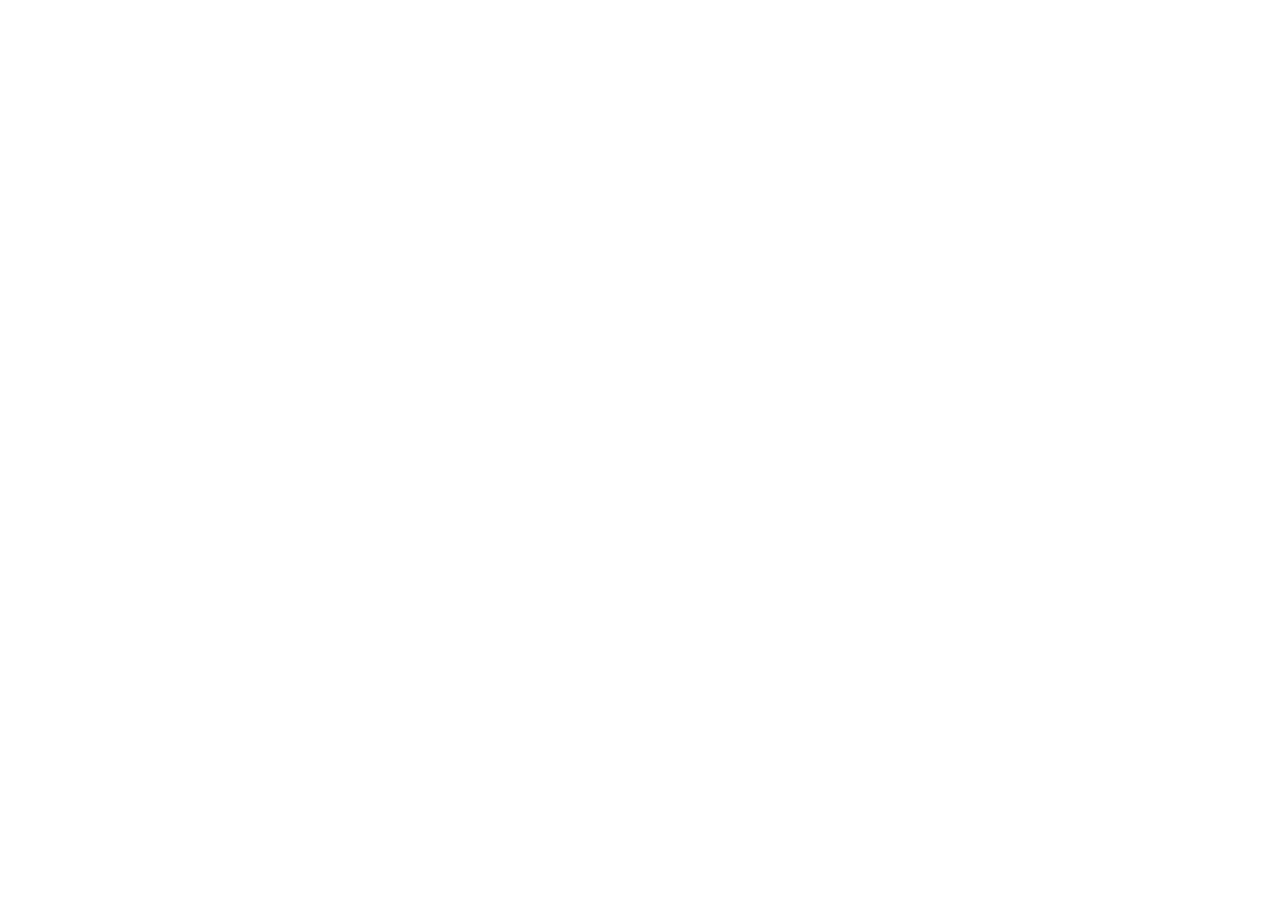
==== index.html @ 4826c4cb "primo commit per testare le funzionalità di AR.js" ====
<!DOCTYPE html>
<html lang="en">
<head>
  <meta charset="UTF-8">
  <meta name="viewport" content="width=device-width, initial-scale=1.0, user-scalable=no">
  <title>AR.js - Visualizzazione di un Piatto</title>
  <script src="https://aframe.io/releases/1.2.0/aframe.min.js"></script>
  <script src="https://cdn.jsdelivr.net/gh/jeromeetienne/ar.js/aframe/build/aframe-ar.min.js"></script>
  <style>
    body {
      margin: 0;
      overflow: hidden;
    }
    a-scene {
      position: absolute;
      width: 100%;
      height: 100%;
    }
  </style>
</head>
<body>

  <a-scene
    embedded
    arjs="sourceType: webcam; debugUIEnabled: false; trackingMethod: best;">
    
    <!-- Modello 3D del piatto di cibo -->
    <a-entity
      gltf-model="https://cdn.jsdelivr.net/gh/KhronosGroup/glTF-Sample-Models/2.0/Avocado/glTF-Binary/Avocado.glb"
      position="0 0.85 -0.5"
      scale="3 3 3" 
      rotation="0 0 0">
    </a-entity>

    <!-- Telecamera -->
    <a-entity camera></a-entity>

  </a-scene>

</body>
</html>
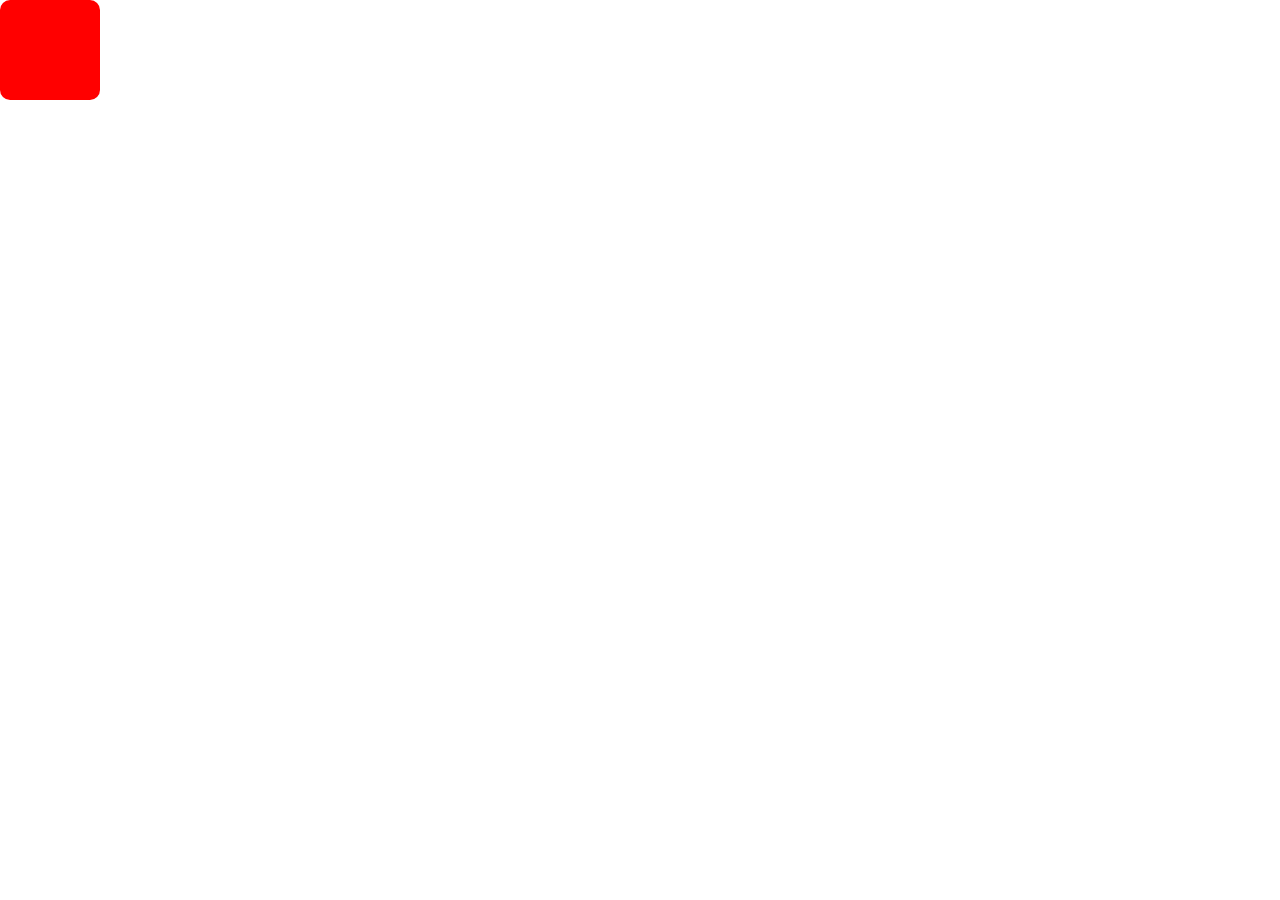
==== commit 4a598624: "miglioramento UI" ====
--- a/index.html
+++ b/index.html
@@ -3,39 +3,120 @@
 <head>
   <meta charset="UTF-8">
   <meta name="viewport" content="width=device-width, initial-scale=1.0, user-scalable=no">
-  <title>AR.js - Visualizzazione di un Piatto</title>
+  <title>AR.js - Pulsante AR Personalizzato</title>
   <script src="https://aframe.io/releases/1.2.0/aframe.min.js"></script>
   <script src="https://cdn.jsdelivr.net/gh/jeromeetienne/ar.js/aframe/build/aframe-ar.min.js"></script>
   <style>
     body {
       margin: 0;
       overflow: hidden;
+      font-family: Arial, sans-serif;
     }
     a-scene {
       position: absolute;
       width: 100%;
       height: 100%;
     }
+    #custom-ar-button {
+      position: absolute;
+      bottom: 20px;
+      left: 20px;
+      padding: 10px 20px;
+      background-color: #007BFF;
+      color: white;
+      font-size: 16px;
+      font-weight: bold;
+      border: none;
+      border-radius: 5px;
+      cursor: pointer;
+      z-index: 1000;
+      box-shadow: 0 4px 6px rgba(0, 0, 0, 0.1);
+    }
+    #custom-ar-button:hover {
+      background-color: #0056b3;
+    }
+
+    #pulsante{
+      background-color: red;
+      height: 100px;
+      width: 100px;
+      border-radius: 10%;
+    }
+
+    
   </style>
 </head>
 <body>
 
-  <a-scene
-    embedded
-    arjs="sourceType: webcam; debugUIEnabled: false; trackingMethod: best;">
+  <div id="pulsante" onclick="aggiuntaAR()"></div>
+
+  
+
+  
+
+  <script defer>
     
-    <!-- Modello 3D del piatto di cibo -->
-    <a-entity
-      gltf-model="https://cdn.jsdelivr.net/gh/KhronosGroup/glTF-Sample-Models/2.0/Avocado/glTF-Binary/Avocado.glb"
-      position="0 0.85 -0.5"
-      scale="3 3 3" 
-      rotation="0 0 0">
-    </a-entity>
+    // Rimuove tutti i pulsanti AR e VR standard
+    const arButton = document.querySelector('.a-enter-ar-button');
+    const vrButton = document.querySelector('.a-enter-vr-button');
+    if (arButton) arButton.remove(); // Rimuove il pulsante AR standard
+    if (vrButton) vrButton.remove(); // Rimuove il pulsante VR standard
 
-    <!-- Telecamera -->
-    <a-entity camera></a-entity>
 
-  </a-scene>
+    /*
+    // Pulsante personalizzato per avviare AR
+    const customArButton = document.getElementById('custom-ar-button');
+    customArButton.addEventListener('click', () => {
+      // Simula il clic sul pulsante AR standard (che AR.js gestisce internamente)
+      const sceneEl = document.querySelector('a-scene');
+      if (sceneEl) sceneEl.enterAR();
+    });*/
+    
+    
+
+    
+    
+
+    let pulsante = document.getElementById('pulsante');
+    
+
+    function aggiuntaAR(){
+      
+      // Rimuovi il pulsante
+      pulsante.style.display = 'none';
+
+      let custom_button = document.createElement('custom-ar-button');
+      custom_button.setAttribute('id', 'custom-ar-button'); 
+      custom_button.innerHTML = "visualizza in 3D";
+
+
+      // Crea dinamicamente la scena AR
+      let scene = document.createElement('a-scene');
+      scene.setAttribute('embedded', '');
+      scene.setAttribute('arjs', 'sourceType: webcam; debugUIEnabled: false; trackingMethod: best;');
+
+      // Aggiungi il modello 3D
+      const entity = document.createElement('a-entity');
+      entity.setAttribute('gltf-model', 'https://cdn.jsdelivr.net/gh/KhronosGroup/glTF-Sample-Models/2.0/Avocado/glTF-Binary/Avocado.glb');
+      entity.setAttribute('position', '0 0.75 -0.5');
+      entity.setAttribute('scale', '4 4 4');
+      entity.setAttribute('rotation', '0 0 0');
+      scene.appendChild(entity);
+
+      // Aggiungi la telecamera
+      const camera = document.createElement('a-entity');
+      camera.setAttribute('camera', '');
+      scene.appendChild(camera);
+
+
+      document.body.appendChild(custom_button);
+
+      // Aggiungi la scena al body
+      document.body.appendChild(scene);
+    }
+
+
+  </script>
 
 </body>
-</html>
+</html>
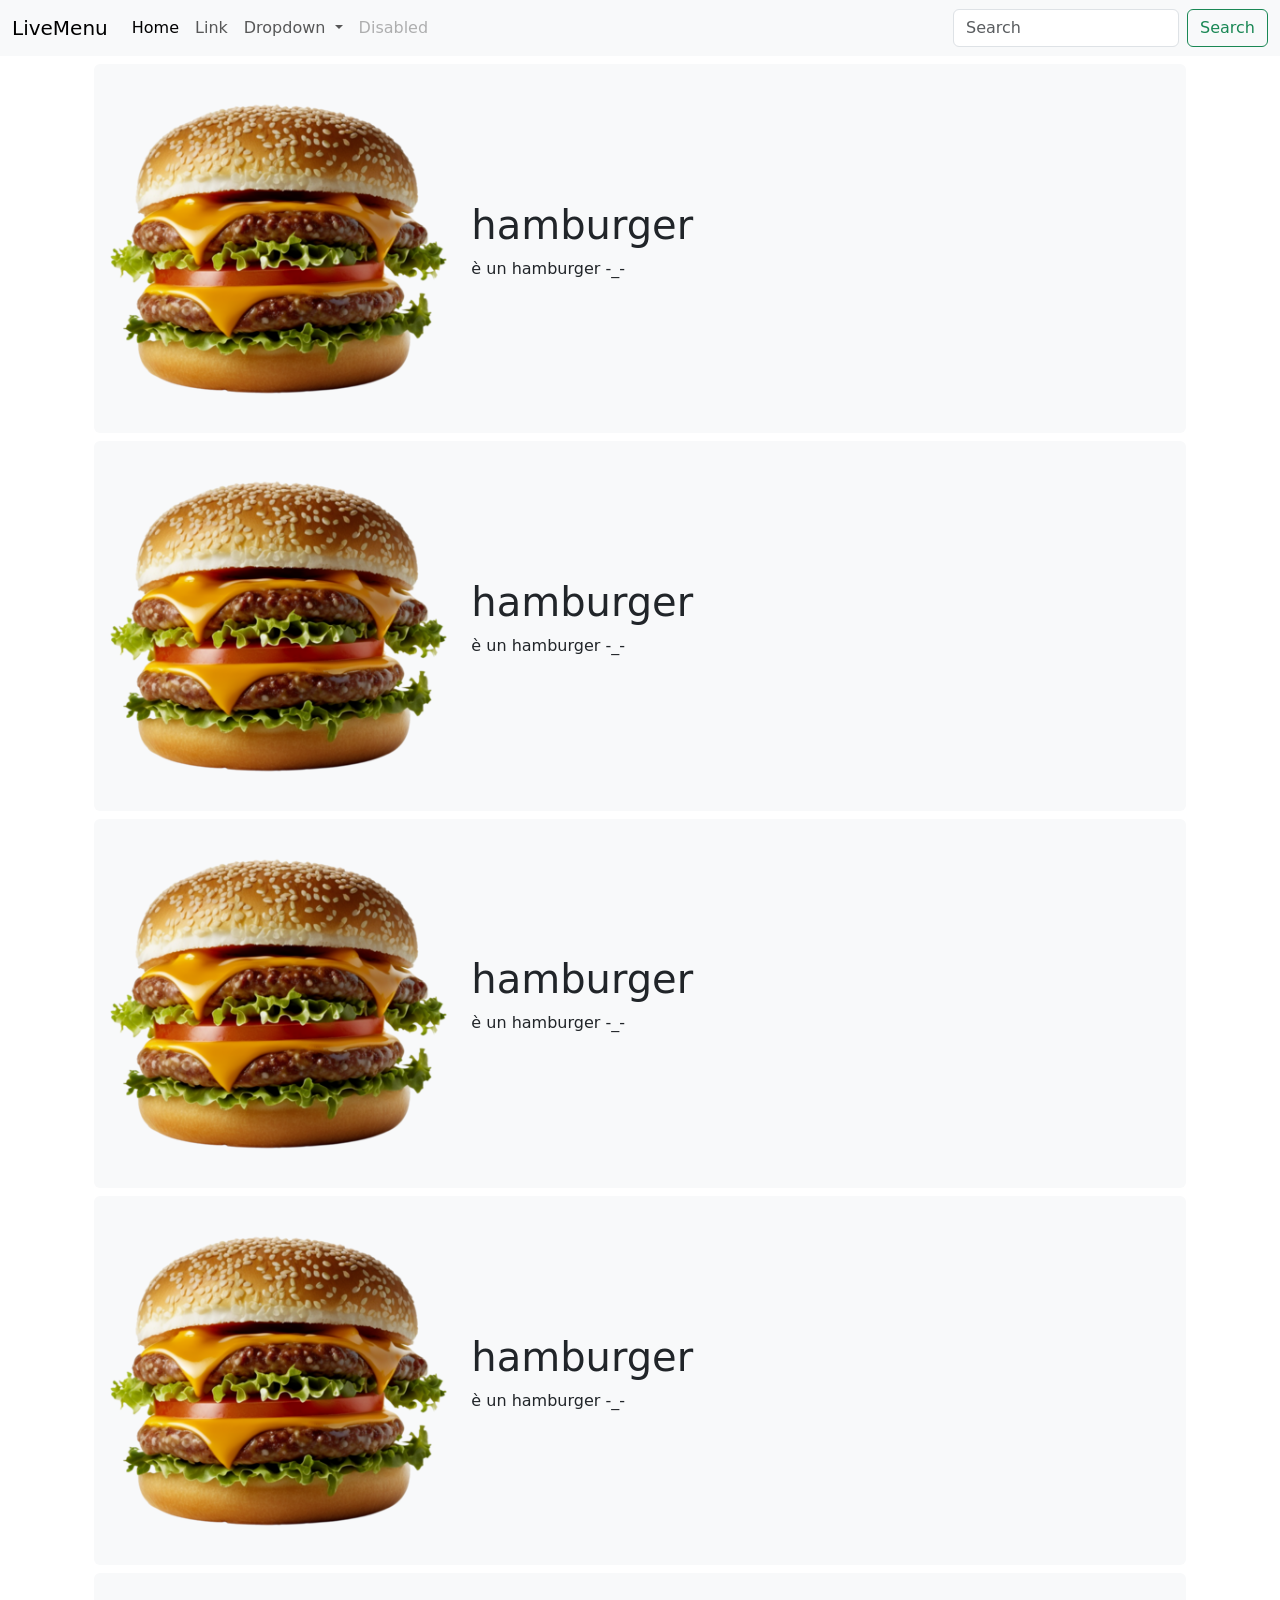
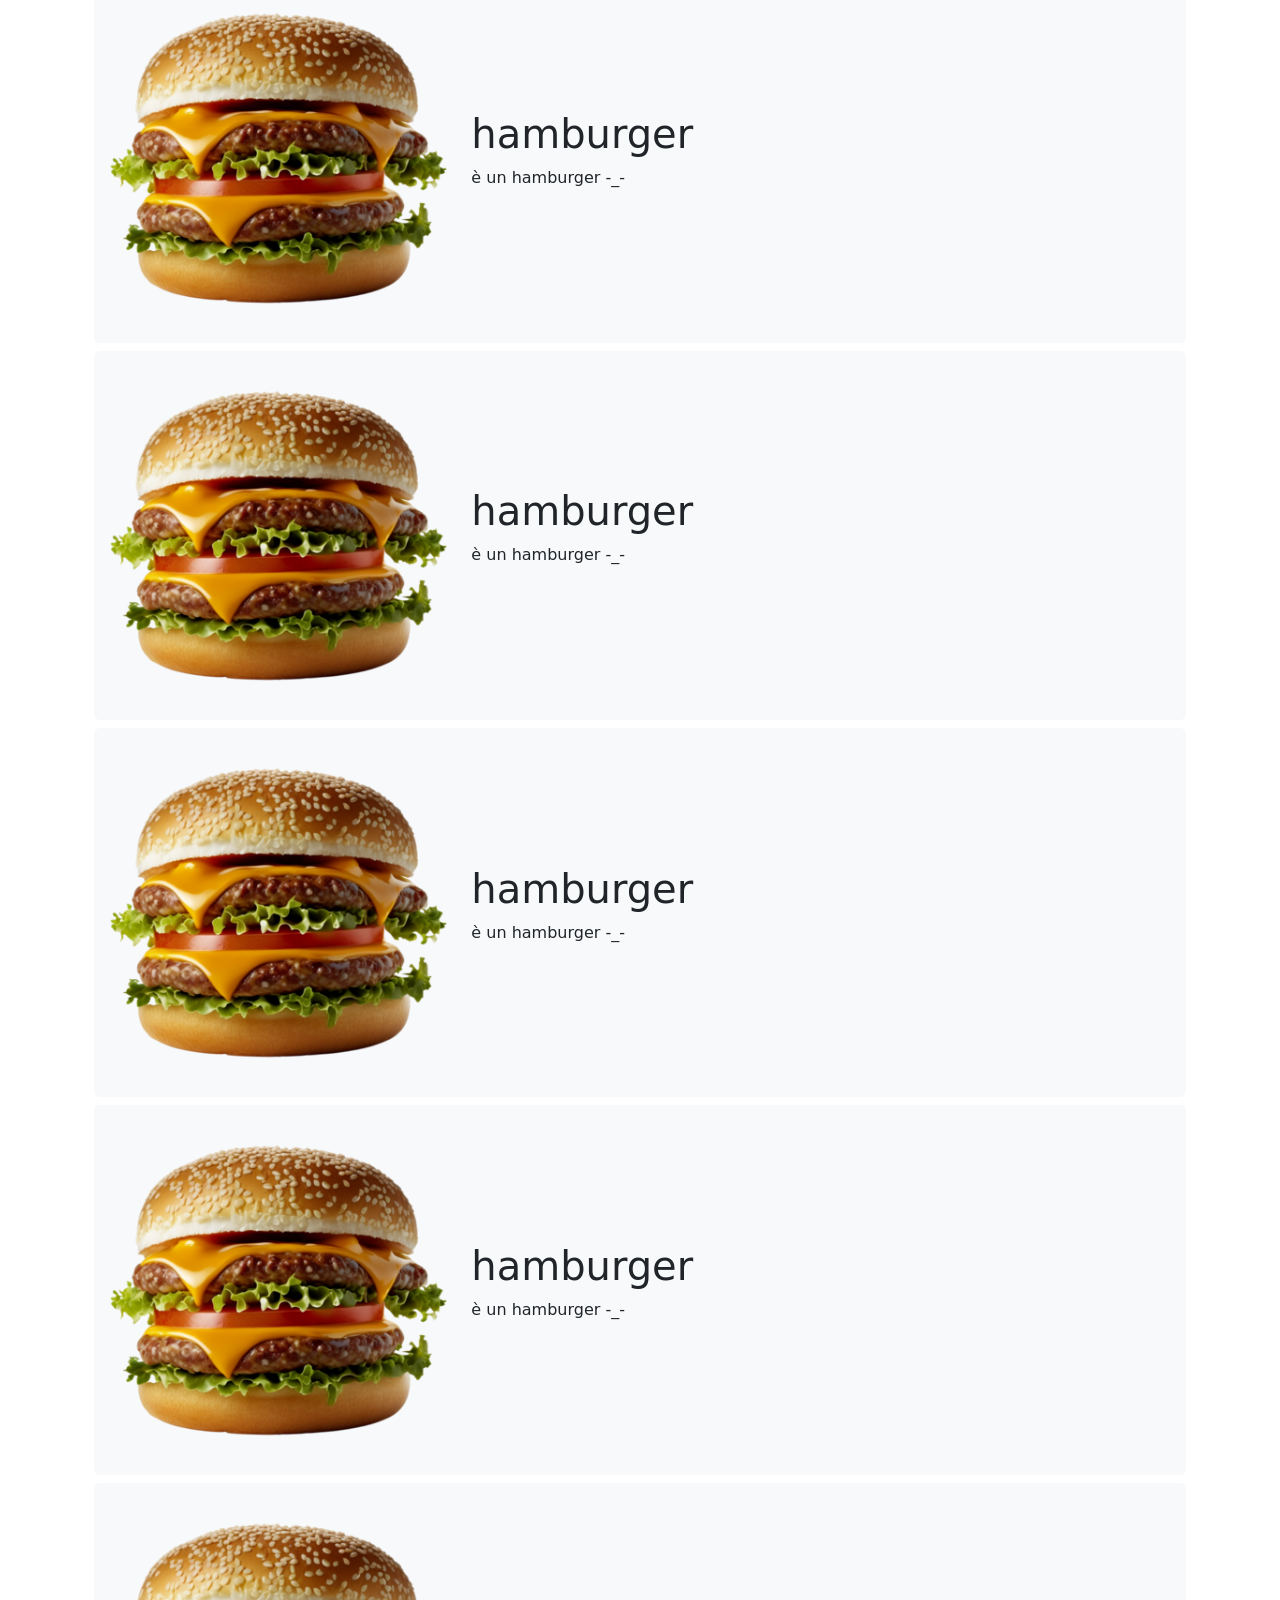
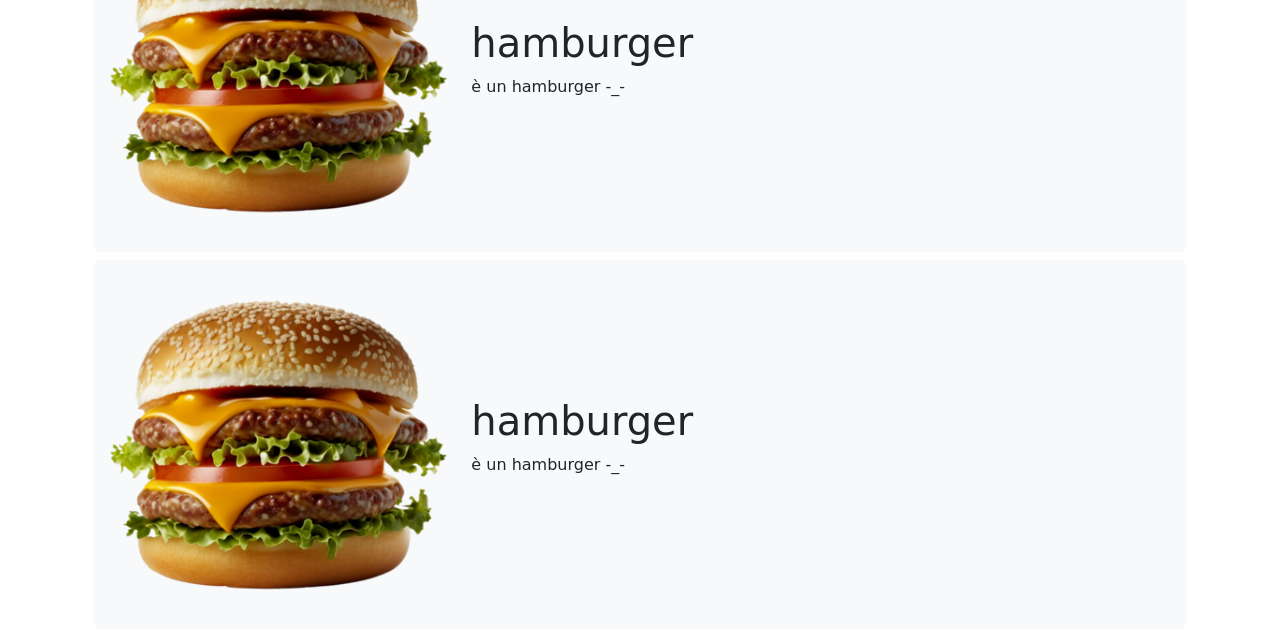
==== commit 2abd56b5: "fix bug" ====
--- a/index.html
+++ b/index.html
@@ -1,122 +1,92 @@
-<!DOCTYPE html>
+<!doctype html>
 <html lang="en">
+
 <head>
-  <meta charset="UTF-8">
-  <meta name="viewport" content="width=device-width, initial-scale=1.0, user-scalable=no">
-  <title>AR.js - Pulsante AR Personalizzato</title>
-  <script src="https://aframe.io/releases/1.2.0/aframe.min.js"></script>
-  <script src="https://cdn.jsdelivr.net/gh/jeromeetienne/ar.js/aframe/build/aframe-ar.min.js"></script>
-  <style>
-    body {
-      margin: 0;
-      overflow: hidden;
-      font-family: Arial, sans-serif;
-    }
-    a-scene {
-      position: absolute;
-      width: 100%;
-      height: 100%;
-    }
-    #custom-ar-button {
-      position: absolute;
-      bottom: 20px;
-      left: 20px;
-      padding: 10px 20px;
-      background-color: #007BFF;
-      color: white;
-      font-size: 16px;
-      font-weight: bold;
-      border: none;
-      border-radius: 5px;
-      cursor: pointer;
-      z-index: 1000;
-      box-shadow: 0 4px 6px rgba(0, 0, 0, 0.1);
-    }
-    #custom-ar-button:hover {
-      background-color: #0056b3;
-    }
+    <meta charset="utf-8">
+    <meta name="viewport" content="width=device-width, initial-scale=1">
 
-    #pulsante{
-      background-color: red;
-      height: 100px;
-      width: 100px;
-      border-radius: 10%;
-    }
+    <link href="https://cdn.jsdelivr.net/npm/bootstrap@5.0.2/dist/css/bootstrap.min.css" rel="stylesheet" integrity="sha384-EVSTQN3/azprG1Anm3QDgpJLIm9Nao0Yz1ztcQTwFspd3yD65VohhpuuCOmLASjC" crossorigin="anonymous">
 
-    
-  </style>
+    <link rel="stylesheet" href="style.css">
+    <title>Hello, world!</title>
 </head>
+
 <body>
 
-  <div id="pulsante" onclick="aggiuntaAR()"></div>
+    <nav class="navbar navbar-expand-lg navbar-light bg-light" id="navbar">
+        <div class="container-fluid">
+            <a class="navbar-brand" href="#">LiveMenu</a>
+            <button class="navbar-toggler" type="button" data-bs-toggle="collapse"
+                data-bs-target="#navbarSupportedContent" aria-controls="navbarSupportedContent" aria-expanded="false"
+                aria-label="Toggle navigation">
+                <span class="navbar-toggler-icon"></span>
+            </button>
+            <div class="collapse navbar-collapse" id="navbarSupportedContent">
+                <ul class="navbar-nav me-auto mb-2 mb-lg-0">
+                    <li class="nav-item">
+                        <a class="nav-link active" aria-current="page" href="#">Home</a>
+                    </li>
+                    <li class="nav-item">
+                        <a class="nav-link" href="#">Link</a>
+                    </li>
+                    <li class="nav-item dropdown">
+                        <a class="nav-link dropdown-toggle" href="#" id="navbarDropdown" role="button"
+                            data-bs-toggle="dropdown" aria-expanded="false">
+                            Dropdown
+                        </a>
+                        <ul class="dropdown-menu" aria-labelledby="navbarDropdown">
+                            <li><a class="dropdown-item" href="#">Action</a></li>
+                            <li><a class="dropdown-item" href="#">Another action</a></li>
+                            <li>
+                                <hr class="dropdown-divider">
+                            </li>
+                            <li><a class="dropdown-item" href="#">Something else here</a></li>
+                        </ul>
+                    </li>
+                    <li class="nav-item">
+                        <a class="nav-link disabled" href="#" tabindex="-1" aria-disabled="true">Disabled</a>
+                    </li>
+                </ul>
+                <form class="d-flex">
+                    <input class="form-control me-2" type="search" placeholder="Search" aria-label="Search">
+                    <button class="btn btn-outline-success" type="submit">Search</button>
+                </form>
+            </div>
+        </div>
+    </nav>
 
-  
+    <div class="container">
 
-  
+        <div class="row m-0">
+            <div class="col" id="lista">
+                
+            </div>
+        </div>
+        
+        
+        <!-- <div class="row m-0 my-2 element">
+            <div class="col rounded bg-light py-2 px-2">
+                <div class="row p-2">
+                    <div class="col-4 d-flex justify-content-center">
+                        <img class="img-fluid" src="img/hamburger.png" alt="hamburger">
+                    </div>
+                    <div class="col d-flex justify-content-center flex-column">
+                        <h1>hamburger</h1>
+                        <p>è un hamburger -_-</p>
+                    </div>
+                </div>
+            </div>
+        </div> -->
+       
 
-  <script defer>
-    
-    // Rimuove tutti i pulsanti AR e VR standard
-    const arButton = document.querySelector('.a-enter-ar-button');
-    const vrButton = document.querySelector('.a-enter-vr-button');
-    if (arButton) arButton.remove(); // Rimuove il pulsante AR standard
-    if (vrButton) vrButton.remove(); // Rimuove il pulsante VR standard
+    </div>
 
 
-    /*
-    // Pulsante personalizzato per avviare AR
-    const customArButton = document.getElementById('custom-ar-button');
-    customArButton.addEventListener('click', () => {
-      // Simula il clic sul pulsante AR standard (che AR.js gestisce internamente)
-      const sceneEl = document.querySelector('a-scene');
-      if (sceneEl) sceneEl.enterAR();
-    });*/
-    
-    
-
-    
-    
-
-    let pulsante = document.getElementById('pulsante');
-    
-
-    function aggiuntaAR(){
-      
-      // Rimuovi il pulsante
-      pulsante.style.display = 'none';
-
-      let custom_button = document.createElement('custom-ar-button');
-      custom_button.setAttribute('id', 'custom-ar-button'); 
-      custom_button.innerHTML = "visualizza in 3D";
-
-
-      // Crea dinamicamente la scena AR
-      let scene = document.createElement('a-scene');
-      scene.setAttribute('embedded', '');
-      scene.setAttribute('arjs', 'sourceType: webcam; debugUIEnabled: false; trackingMethod: best;');
-
-      // Aggiungi il modello 3D
-      const entity = document.createElement('a-entity');
-      entity.setAttribute('gltf-model', 'https://cdn.jsdelivr.net/gh/KhronosGroup/glTF-Sample-Models/2.0/Avocado/glTF-Binary/Avocado.glb');
-      entity.setAttribute('position', '0 0.75 -0.5');
-      entity.setAttribute('scale', '4 4 4');
-      entity.setAttribute('rotation', '0 0 0');
-      scene.appendChild(entity);
-
-      // Aggiungi la telecamera
-      const camera = document.createElement('a-entity');
-      camera.setAttribute('camera', '');
-      scene.appendChild(camera);
-
-
-      document.body.appendChild(custom_button);
-
-      // Aggiungi la scena al body
-      document.body.appendChild(scene);
-    }
-
-
-  </script>
+    <script src="https://cdn.jsdelivr.net/npm/bootstrap@5.0.2/dist/js/bootstrap.bundle.min.js"
+        integrity="sha384-MrcW6ZMFYlzcLA8Nl+NtUVF0sA7MsXsP1UyJoMp4YLEuNSfAP+JcXn/tWtIaxVXM"
+        crossorigin="anonymous"></script>
+    <script src="script.js"></script>
 
 </body>
+
 </html>
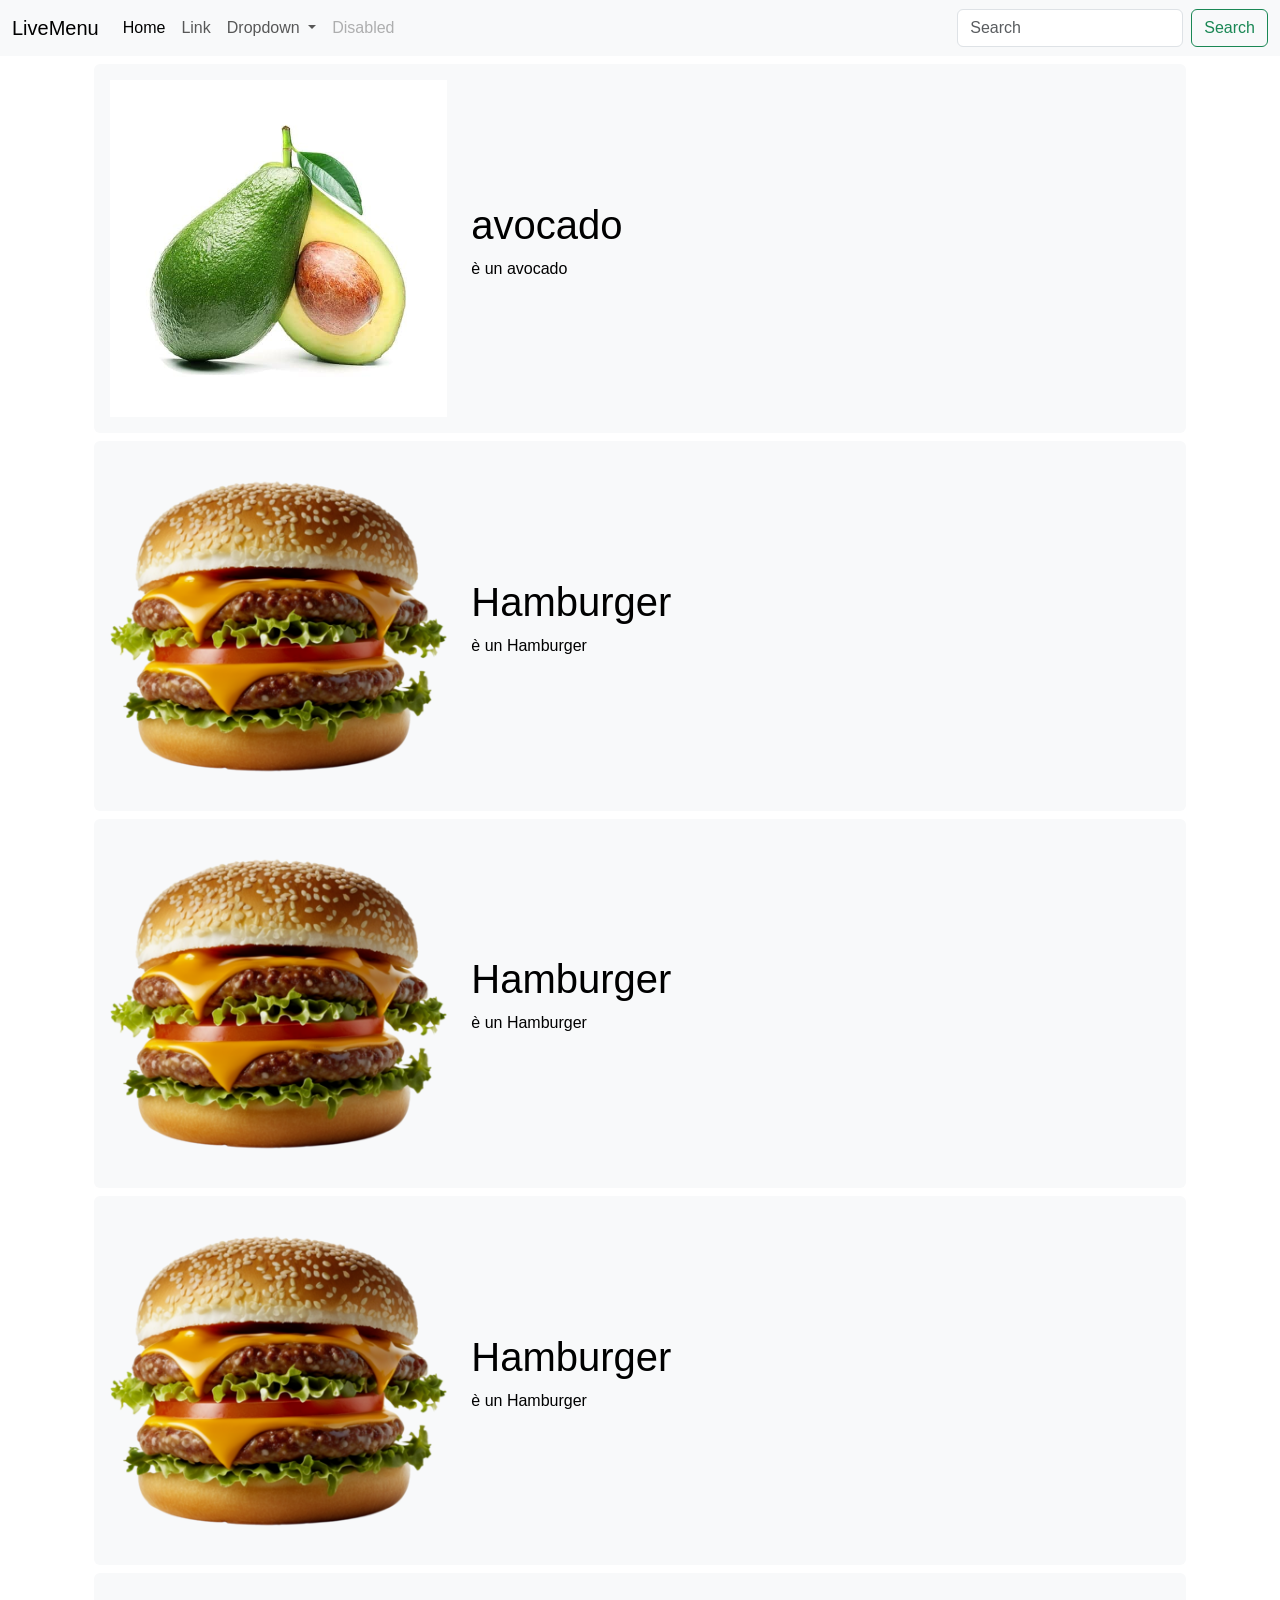
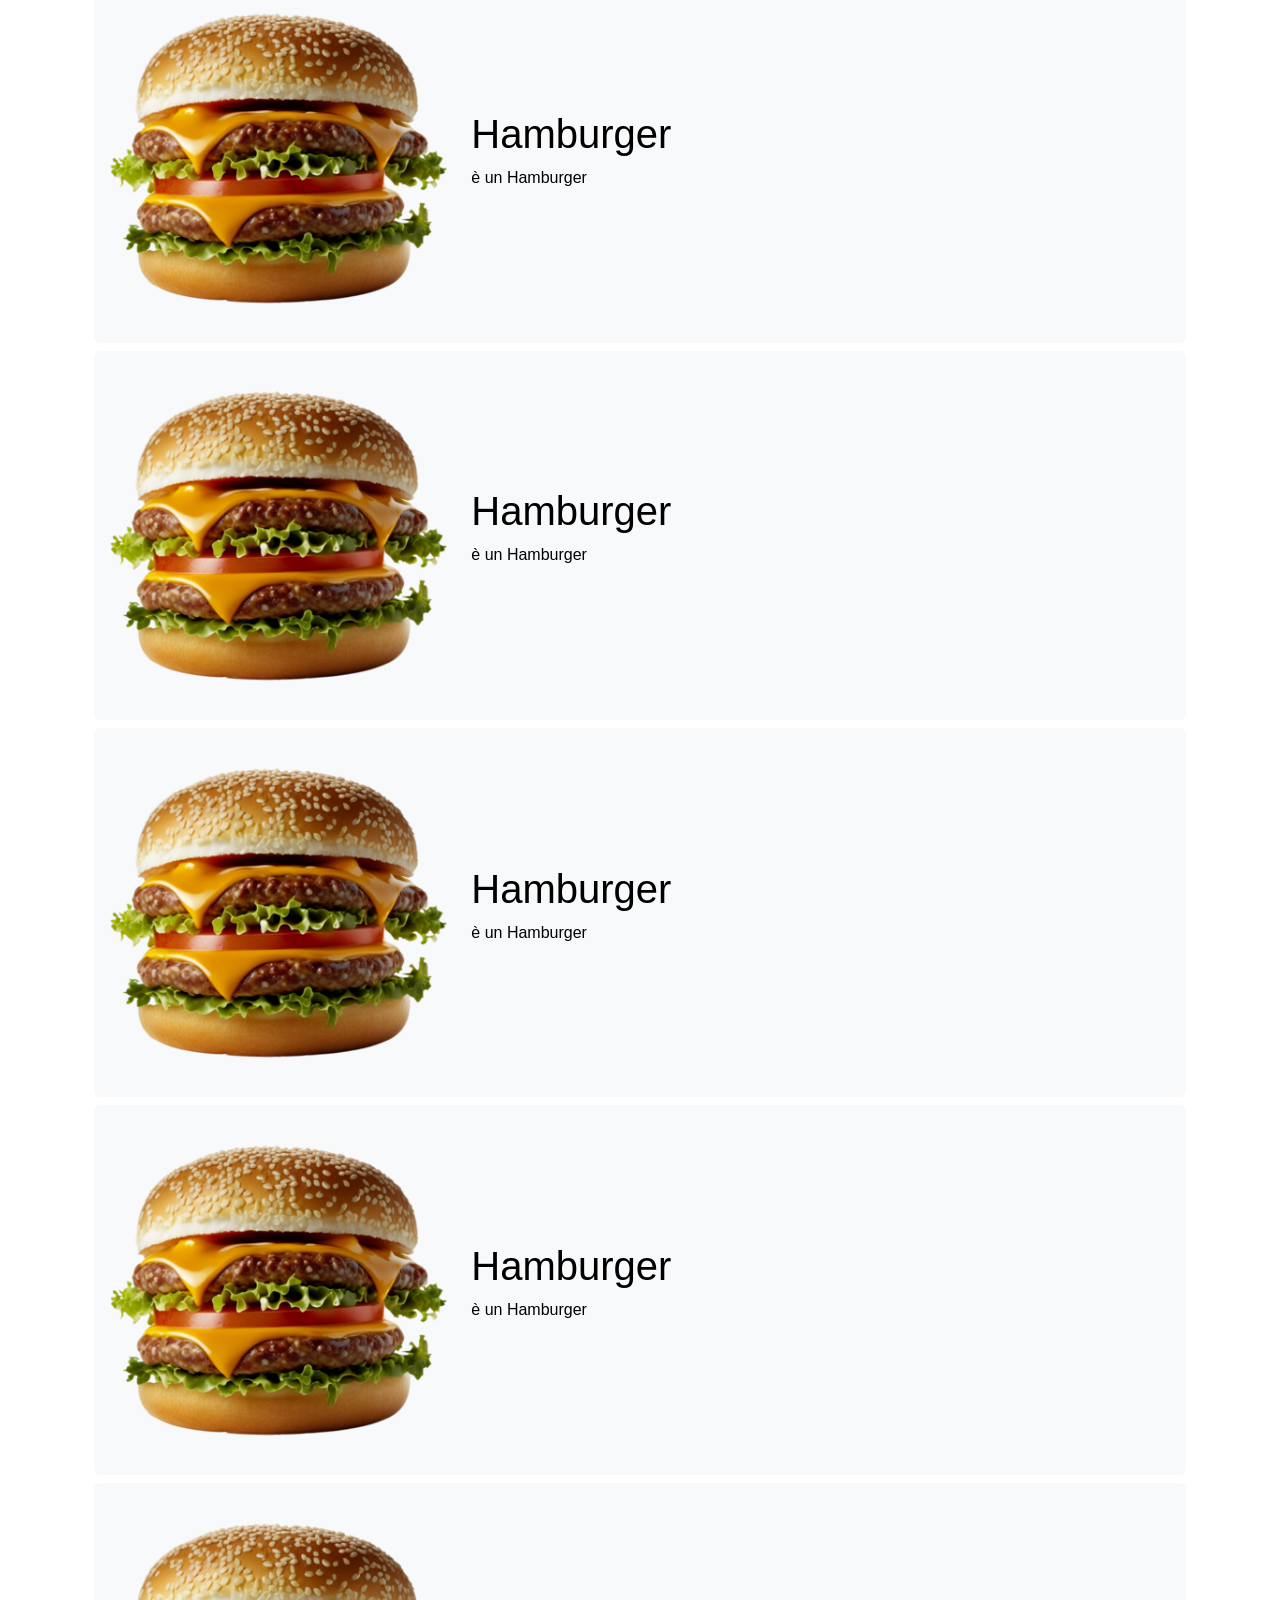
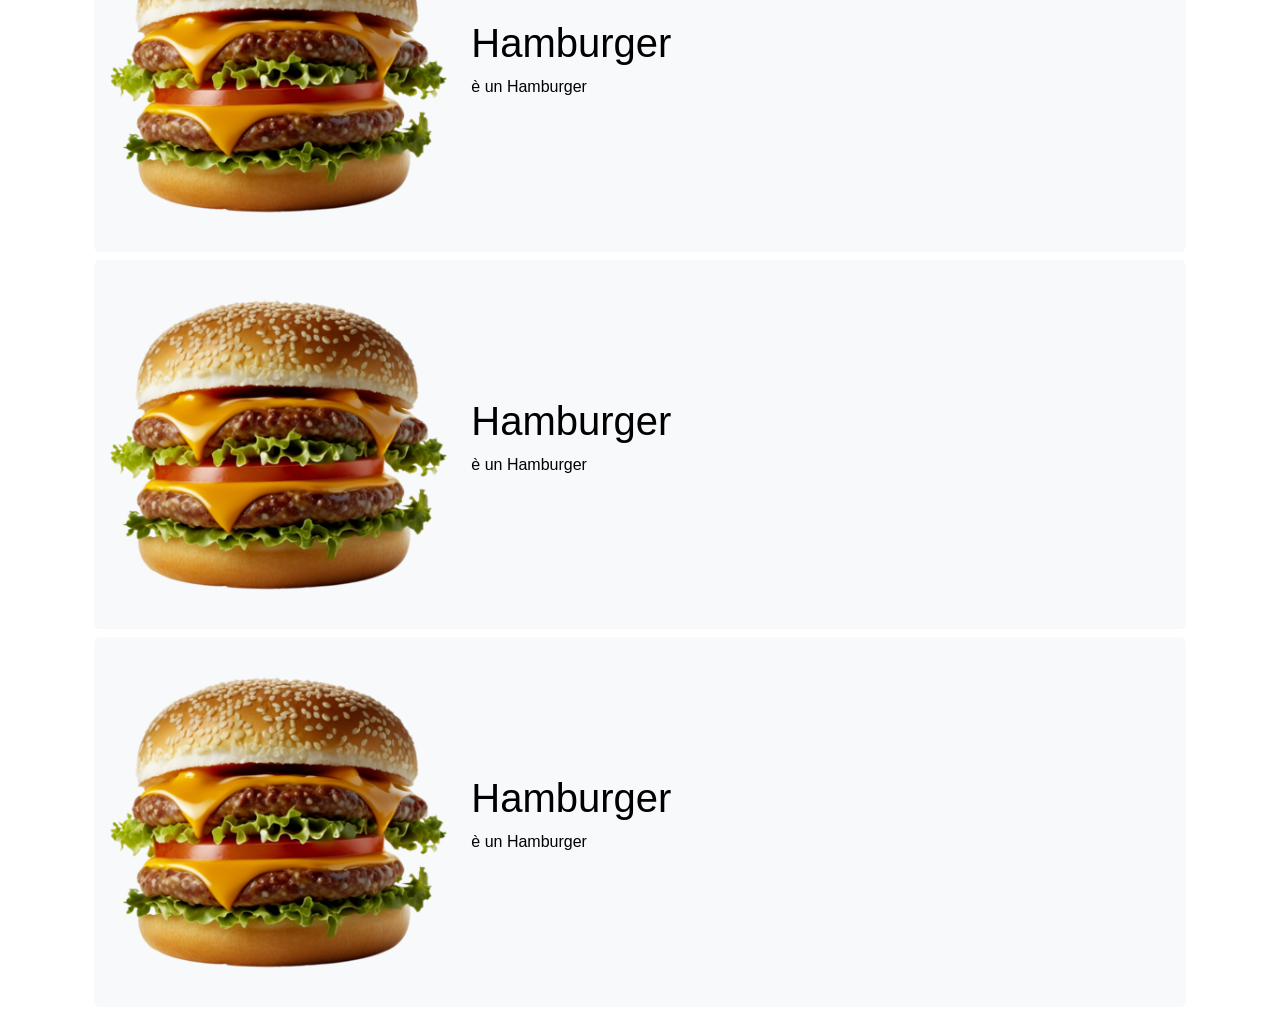
==== commit b6df512c: "collegamento tra mockup menu statico e logica 3D" ====
--- a/index.html
+++ b/index.html
@@ -59,24 +59,31 @@
 
         <div class="row m-0">
             <div class="col" id="lista">
+
                 
+
+                <a href="AR items/avocado.html">
+                    <div class="row m-0 my-2">
+                        <div class="col rounded bg-light py-2 px-2">
+                            <div class="row p-2">
+                                <div class="col-4 d-flex justify-content-center">
+                                    <img class="img-fluid" src="img/avocado.jpg" alt="avocado">
+                                </div>
+                                <div class="col d-flex justify-content-center flex-column">
+                                    <h1>avocado</h1>
+                                    <p>è un avocado</p>
+                                </div>
+                            </div>
+                        </div>
+                    </div>
+                </a>
+
+
+
+
             </div>
         </div>
         
-        
-        <!-- <div class="row m-0 my-2 element">
-            <div class="col rounded bg-light py-2 px-2">
-                <div class="row p-2">
-                    <div class="col-4 d-flex justify-content-center">
-                        <img class="img-fluid" src="img/hamburger.png" alt="hamburger">
-                    </div>
-                    <div class="col d-flex justify-content-center flex-column">
-                        <h1>hamburger</h1>
-                        <p>è un hamburger -_-</p>
-                    </div>
-                </div>
-            </div>
-        </div> -->
        
 
     </div>
--- a/style.css
+++ b/style.css
@@ -0,0 +1,39 @@
+body {
+    margin: 0;
+    font-family: Arial, sans-serif;
+}
+a-scene {
+    position: absolute;
+    width: 100%;
+    height: 100%;
+}
+#custom-ar-button {
+    position: absolute;
+    bottom: 20px;
+    left: 20px;
+    padding: 10px 20px;
+    background-color: #007BFF;
+    color: white;
+    font-size: 16px;
+    font-weight: bold;
+    border: none;
+    border-radius: 5px;
+    cursor: pointer;
+    z-index: 1000;
+    box-shadow: 0 4px 6px rgba(0, 0, 0, 0.1);
+}
+#custom-ar-button:hover {
+    background-color: #0056b3;
+}
+
+#pulsante{
+    background-color: red;
+    height: 100px;
+    width: 100px;
+    border-radius: 10%;
+}
+
+a{
+    text-decoration: none;
+    color: black;
+}
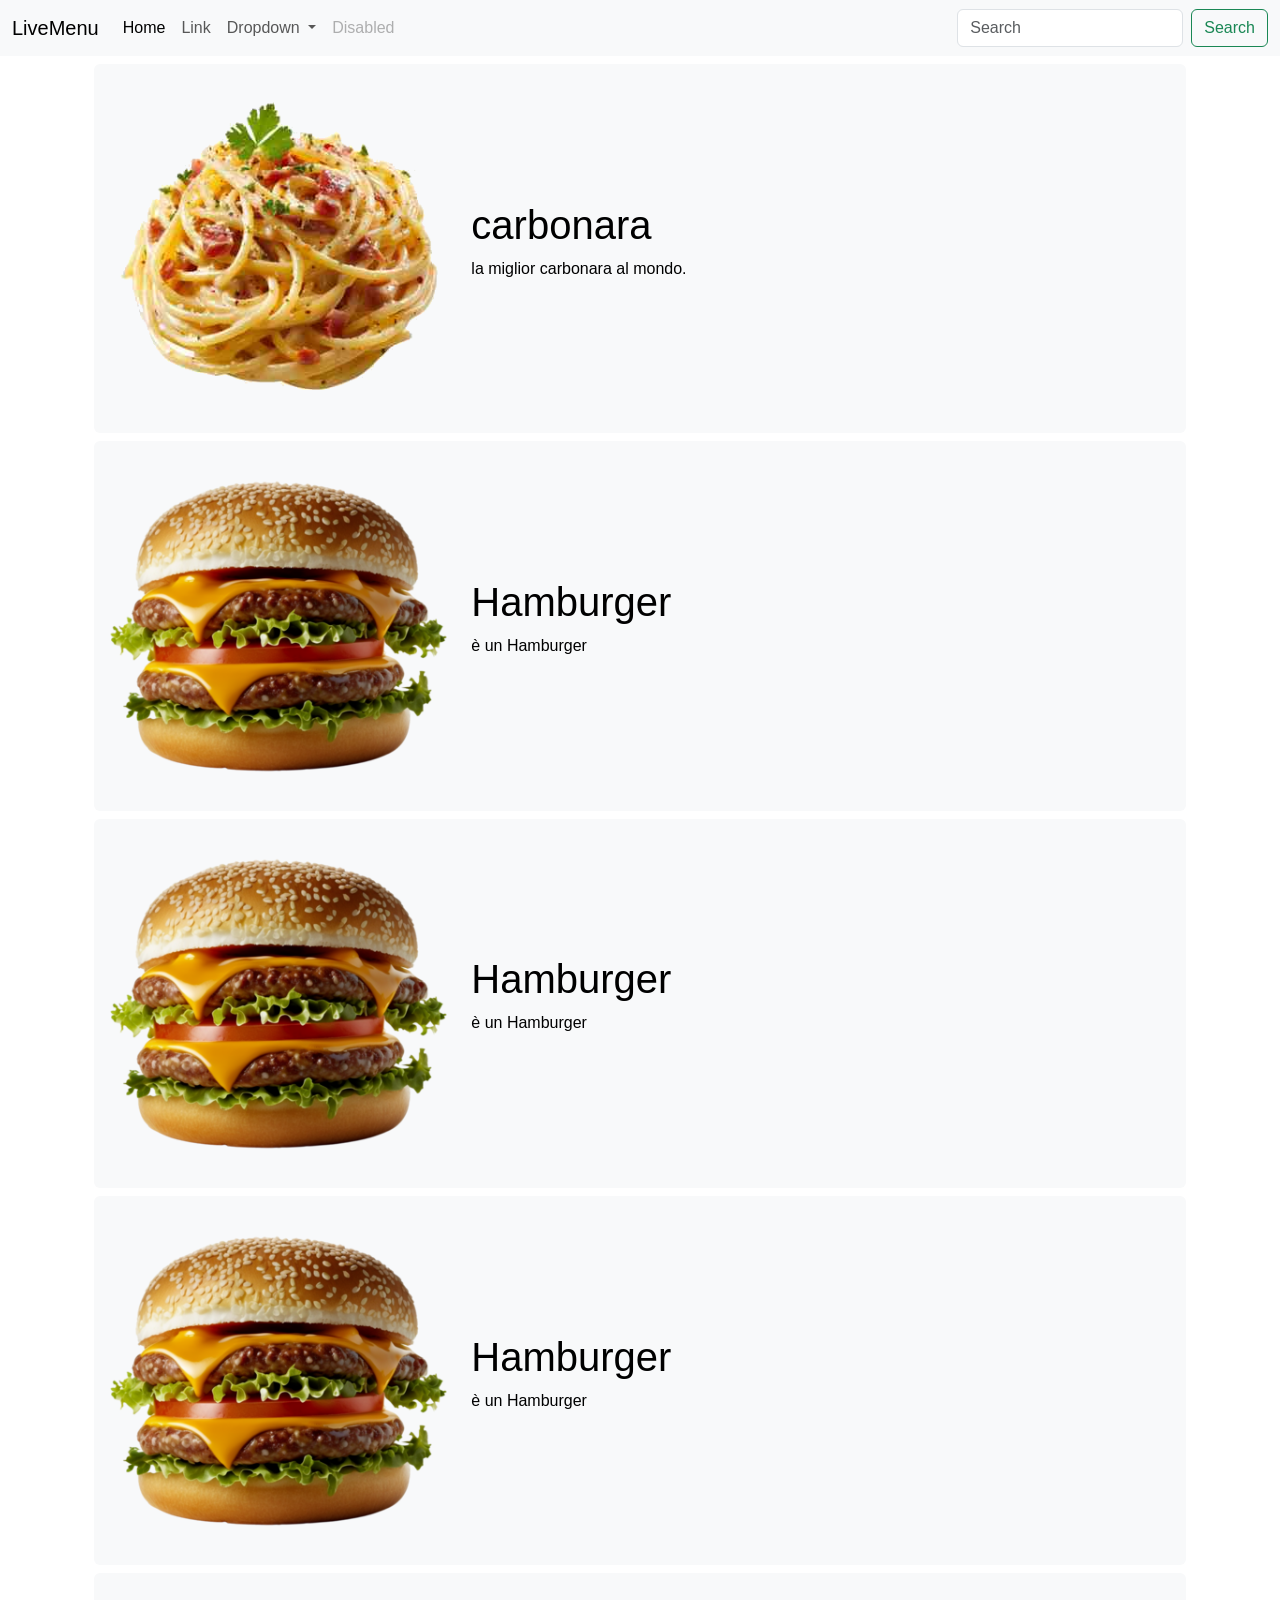
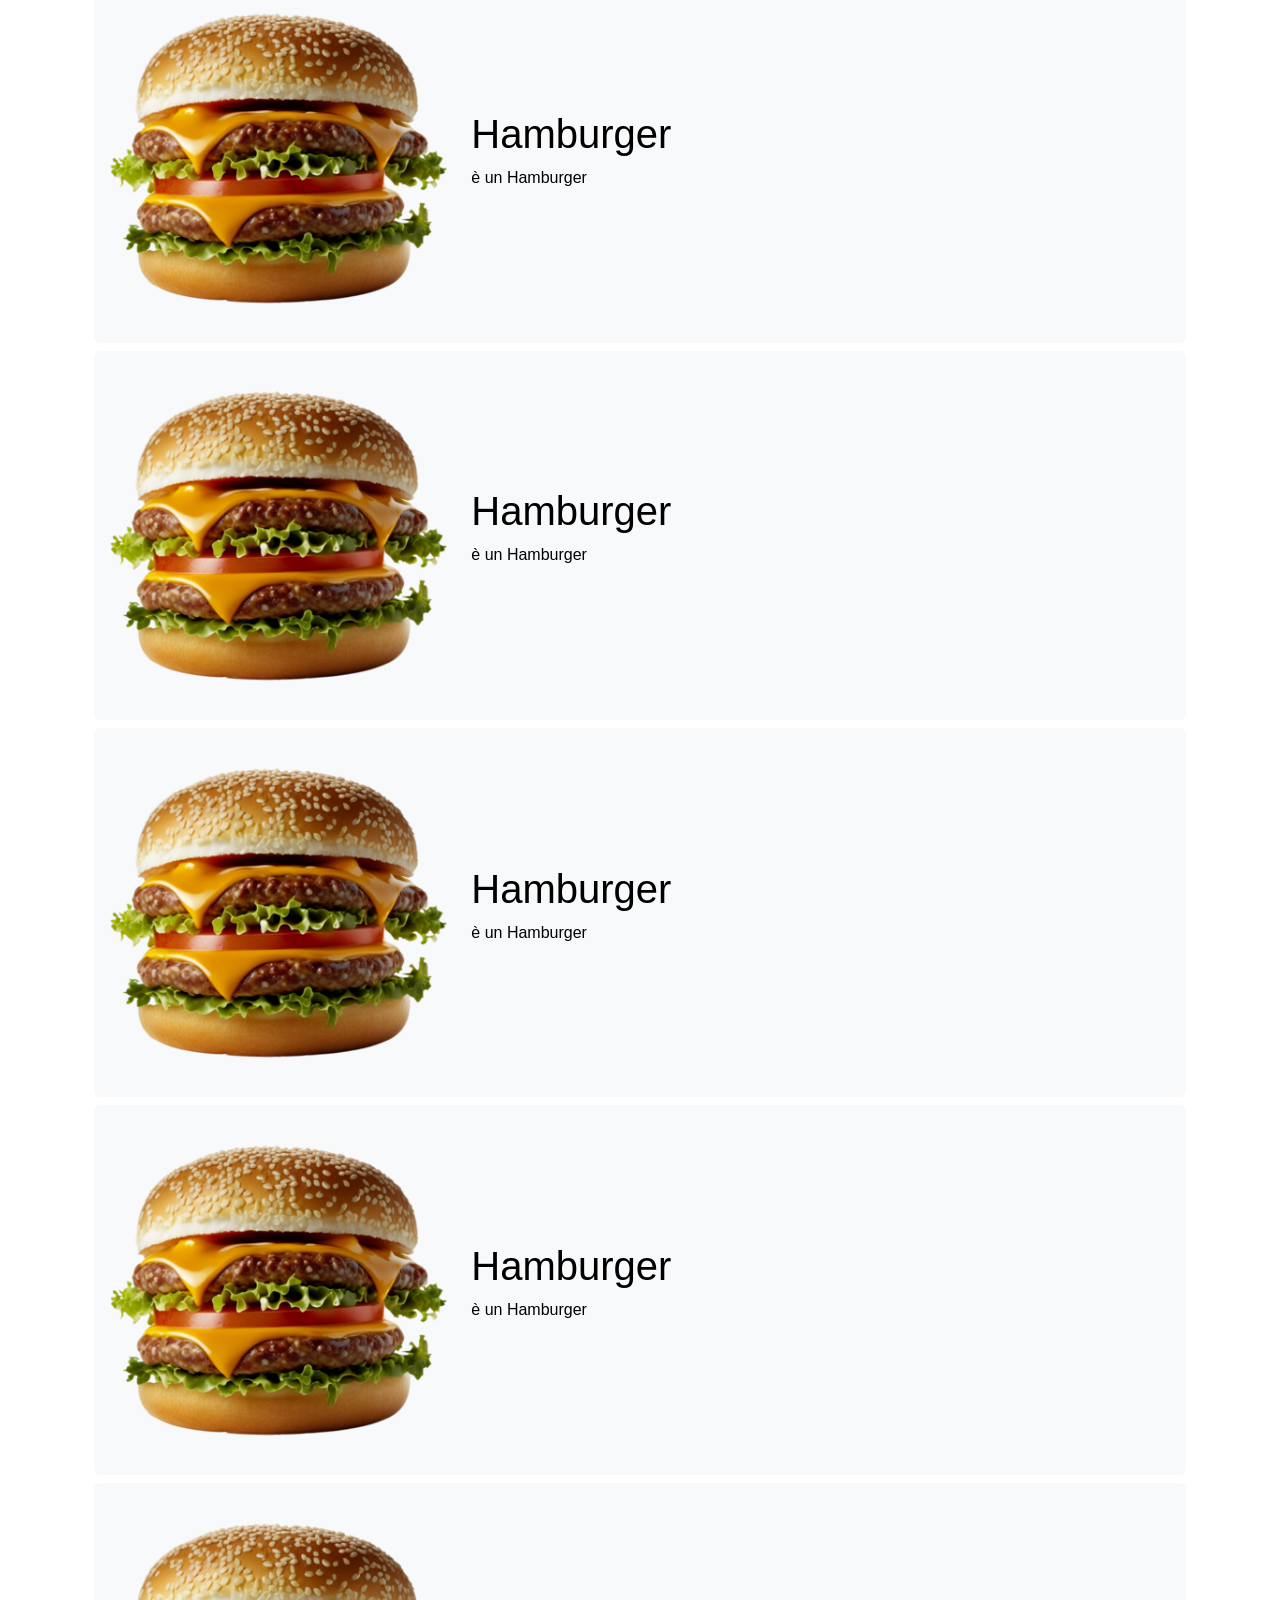
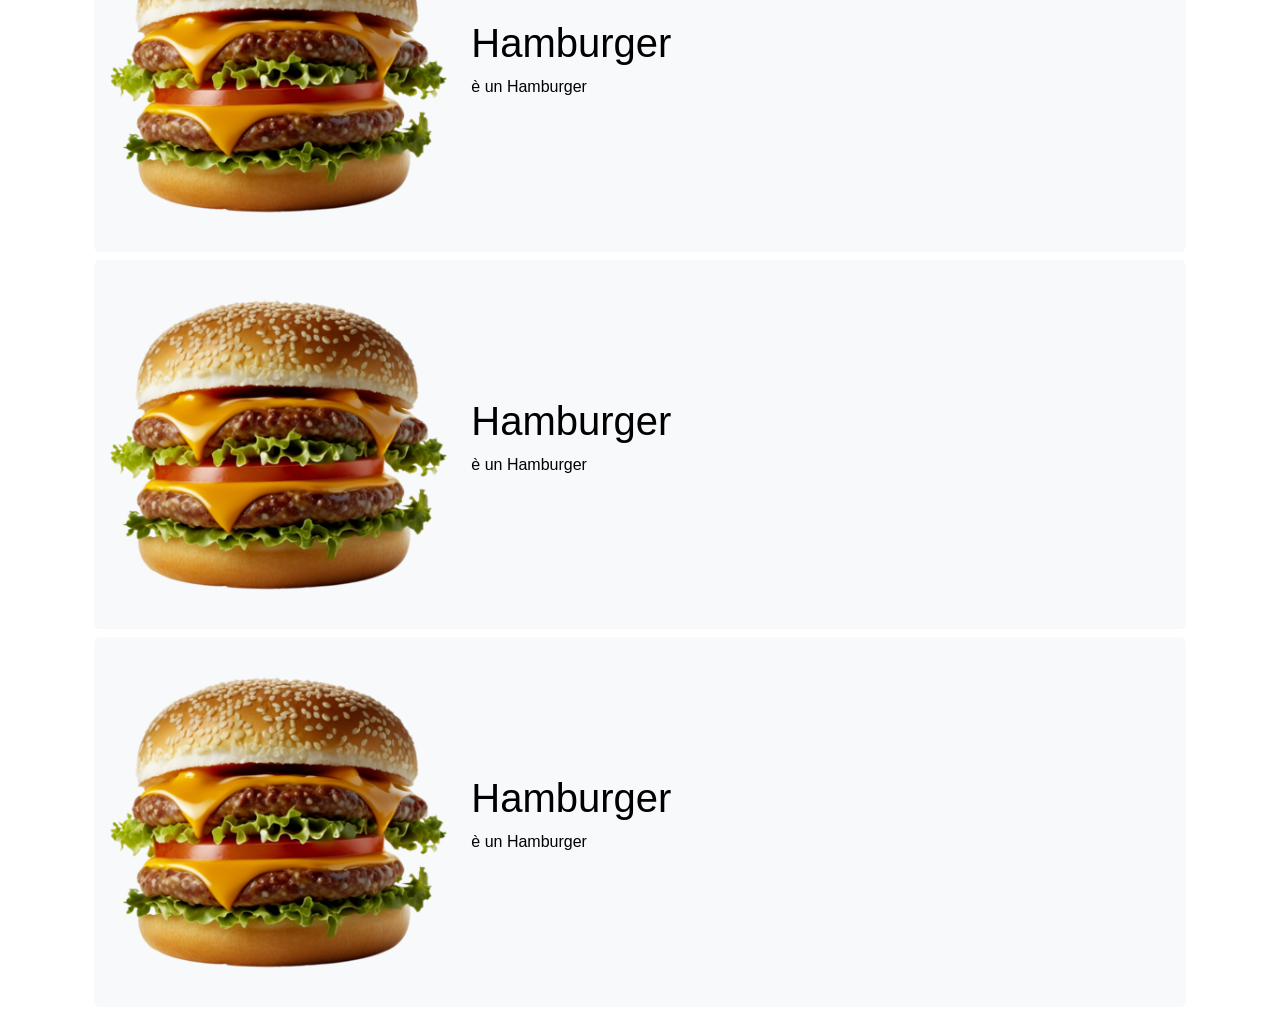
==== commit bfda339b: "finita la carbonara" ====
--- a/index.html
+++ b/index.html
@@ -8,7 +8,7 @@
     <link href="https://cdn.jsdelivr.net/npm/bootstrap@5.0.2/dist/css/bootstrap.min.css" rel="stylesheet" integrity="sha384-EVSTQN3/azprG1Anm3QDgpJLIm9Nao0Yz1ztcQTwFspd3yD65VohhpuuCOmLASjC" crossorigin="anonymous">
 
     <link rel="stylesheet" href="style.css">
-    <title>Hello, world!</title>
+    <title>LiveMenu&reg;</title>
 </head>
 
 <body>
@@ -62,16 +62,16 @@
 
                 
 
-                <a href="AR items/avocado.html">
+                <a href="AR items/carbonara/carbonara.html">
                     <div class="row m-0 my-2">
                         <div class="col rounded bg-light py-2 px-2">
                             <div class="row p-2">
-                                <div class="col-4 d-flex justify-content-center">
-                                    <img class="img-fluid" src="img/avocado.jpg" alt="avocado">
+                                <div class="col-4 d-flex justify-content-center align-items-center">
+                                    <img class="img-fluid" src="img/carbonara.png" alt="carbonara">
                                 </div>
                                 <div class="col d-flex justify-content-center flex-column">
-                                    <h1>avocado</h1>
-                                    <p>è un avocado</p>
+                                    <h1>carbonara</h1>
+                                    <p>la miglior carbonara al mondo.</p>
                                 </div>
                             </div>
                         </div>
--- a/style.css
+++ b/style.css
@@ -1,3 +1,7 @@
+*{
+    font-family: Arial, Helvetica, sans-serif;
+}
+
 body {
     margin: 0;
     font-family: Arial, sans-serif;
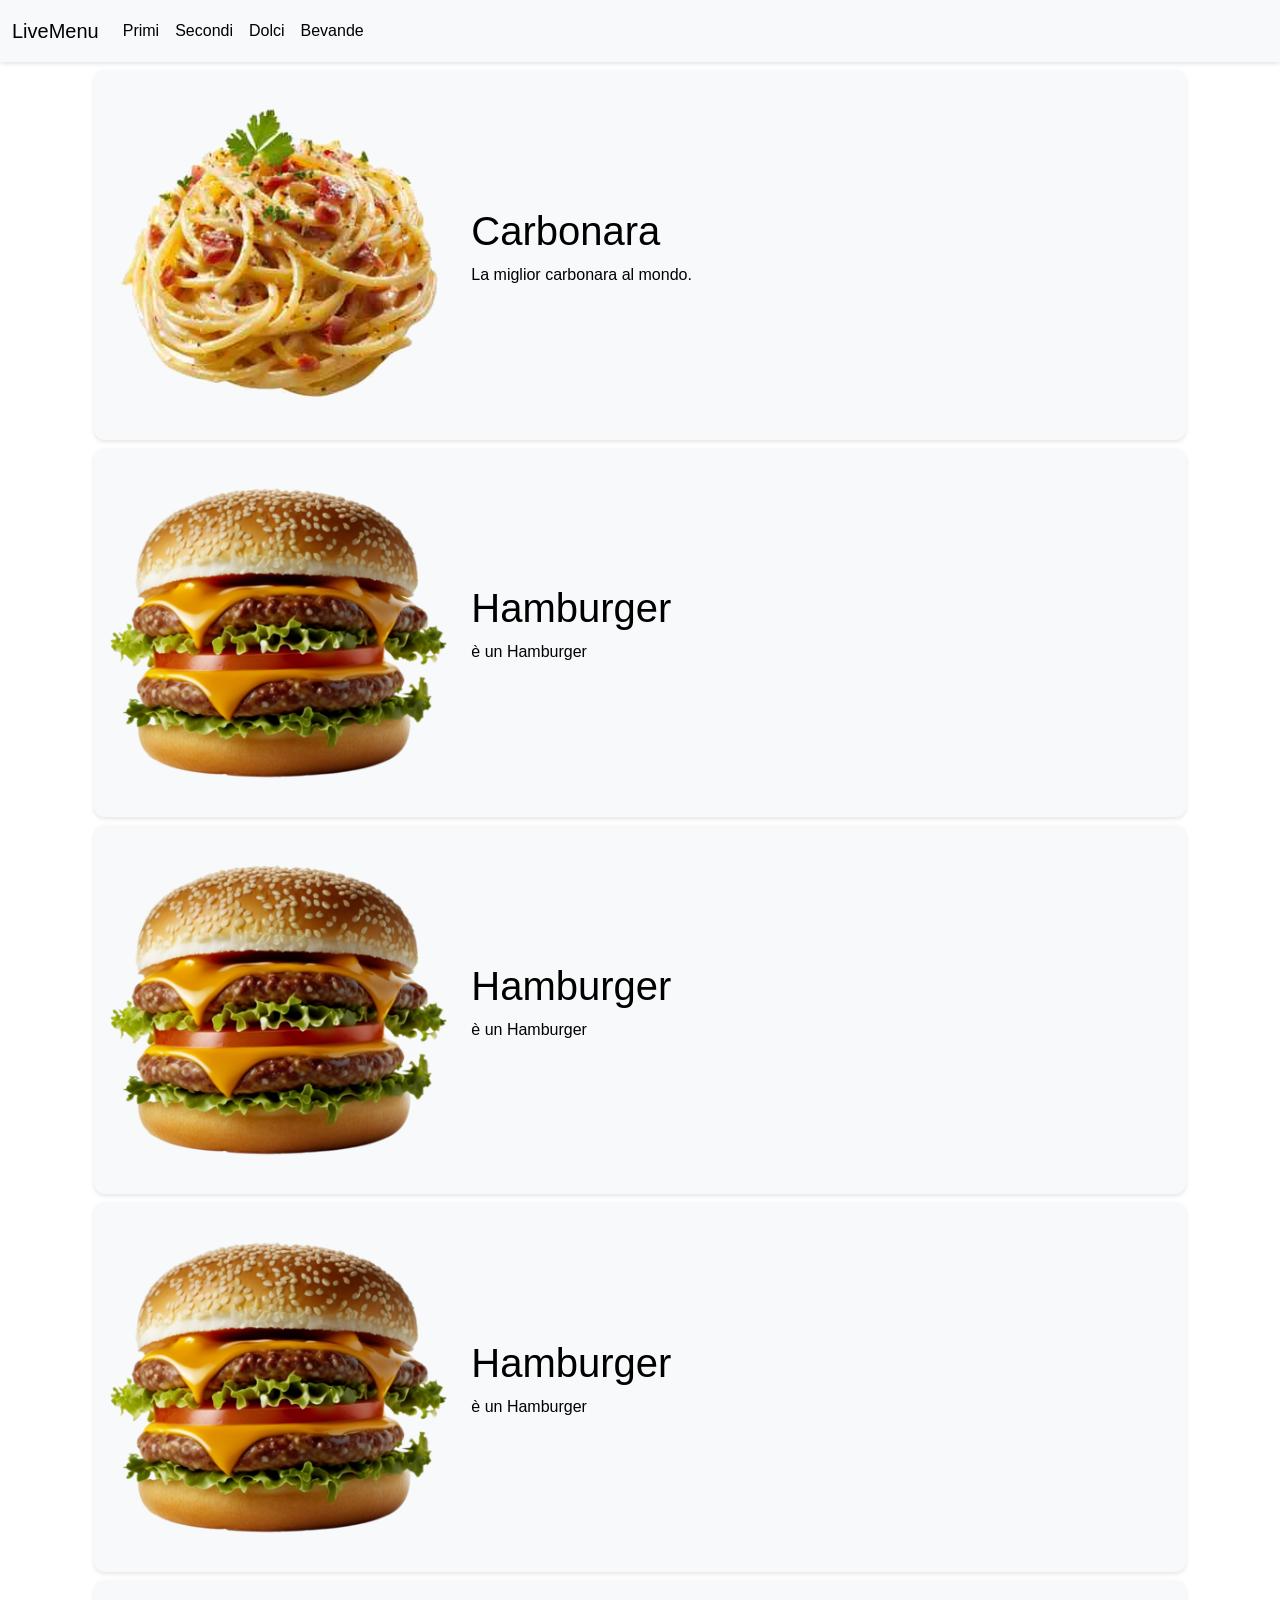
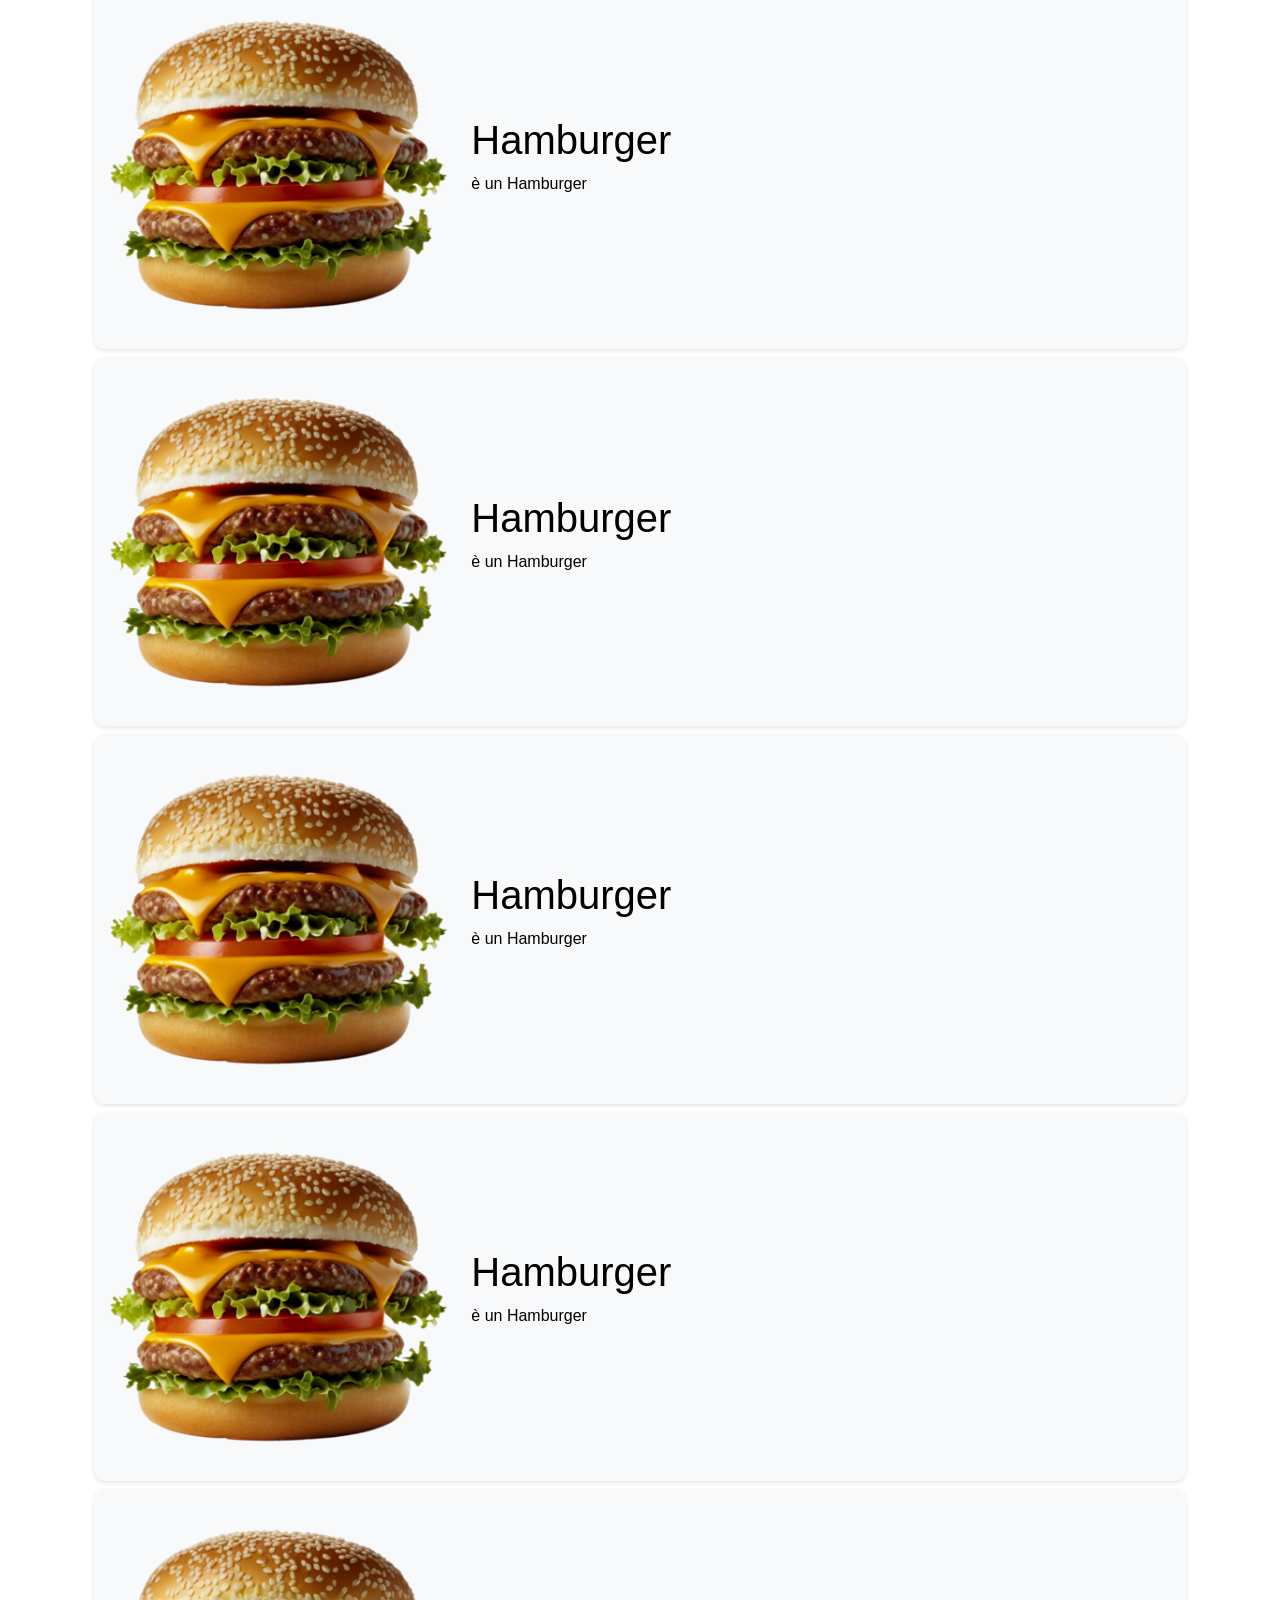
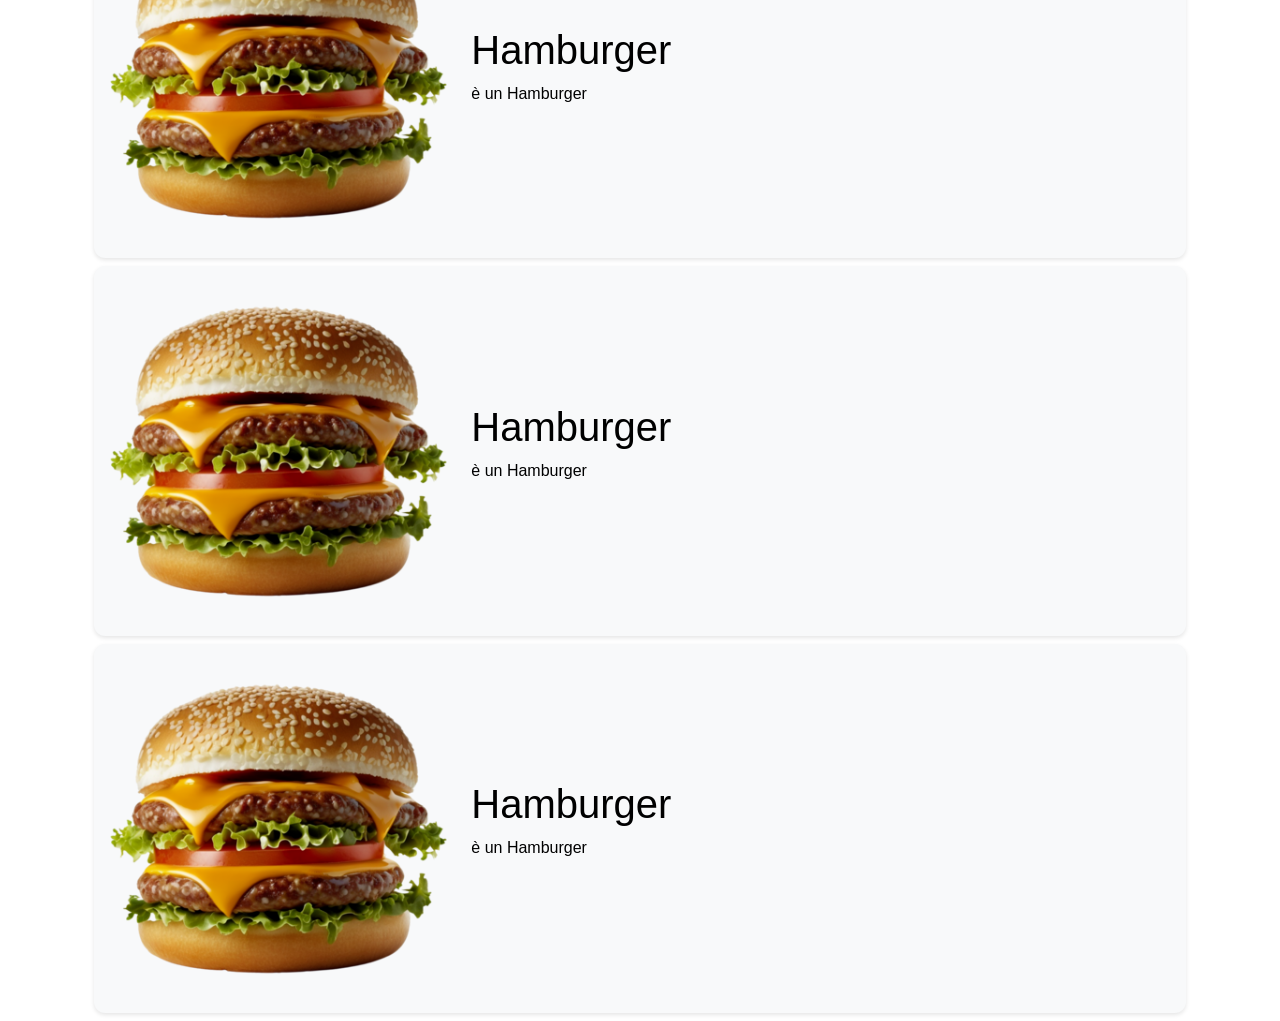
==== commit e04e0fb3: "modifiche alla pagina principale nello stile" ====
--- a/index.html
+++ b/index.html
@@ -16,41 +16,28 @@
     <nav class="navbar navbar-expand-lg navbar-light bg-light" id="navbar">
         <div class="container-fluid">
             <a class="navbar-brand" href="#">LiveMenu</a>
+            
             <button class="navbar-toggler" type="button" data-bs-toggle="collapse"
                 data-bs-target="#navbarSupportedContent" aria-controls="navbarSupportedContent" aria-expanded="false"
                 aria-label="Toggle navigation">
                 <span class="navbar-toggler-icon"></span>
             </button>
+
             <div class="collapse navbar-collapse" id="navbarSupportedContent">
                 <ul class="navbar-nav me-auto mb-2 mb-lg-0">
                     <li class="nav-item">
-                        <a class="nav-link active" aria-current="page" href="#">Home</a>
+                        <a class="nav-link active" aria-current="page" href="#">Primi</a>
                     </li>
                     <li class="nav-item">
-                        <a class="nav-link" href="#">Link</a>
-                    </li>
-                    <li class="nav-item dropdown">
-                        <a class="nav-link dropdown-toggle" href="#" id="navbarDropdown" role="button"
-                            data-bs-toggle="dropdown" aria-expanded="false">
-                            Dropdown
-                        </a>
-                        <ul class="dropdown-menu" aria-labelledby="navbarDropdown">
-                            <li><a class="dropdown-item" href="#">Action</a></li>
-                            <li><a class="dropdown-item" href="#">Another action</a></li>
-                            <li>
-                                <hr class="dropdown-divider">
-                            </li>
-                            <li><a class="dropdown-item" href="#">Something else here</a></li>
-                        </ul>
+                        <a class="nav-link active" aria-current="page" href="#">Secondi</a>
                     </li>
                     <li class="nav-item">
-                        <a class="nav-link disabled" href="#" tabindex="-1" aria-disabled="true">Disabled</a>
+                        <a class="nav-link active" aria-current="page" href="#">Dolci</a>
+                    </li>
+                    <li class="nav-item">
+                        <a class="nav-link active" aria-current="page" href="#">Bevande</a>
                     </li>
                 </ul>
-                <form class="d-flex">
-                    <input class="form-control me-2" type="search" placeholder="Search" aria-label="Search">
-                    <button class="btn btn-outline-success" type="submit">Search</button>
-                </form>
             </div>
         </div>
     </nav>
@@ -62,16 +49,16 @@
 
                 
 
-                <a href="AR items/carbonara/carbonara.html">
+                <a href="AR items/carbonara/carbonara.html" class="primo">
                     <div class="row m-0 my-2">
-                        <div class="col rounded bg-light py-2 px-2">
+                        <div class="col bg-light py-2 px-2 item">
                             <div class="row p-2">
                                 <div class="col-4 d-flex justify-content-center align-items-center">
                                     <img class="img-fluid" src="img/carbonara.png" alt="carbonara">
                                 </div>
                                 <div class="col d-flex justify-content-center flex-column">
-                                    <h1>carbonara</h1>
-                                    <p>la miglior carbonara al mondo.</p>
+                                    <h1>Carbonara</h1>
+                                    <p>La miglior carbonara al mondo.</p>
                                 </div>
                             </div>
                         </div>
--- a/style.css
+++ b/style.css
@@ -40,4 +40,15 @@
 a{
     text-decoration: none;
     color: black;
+}
+
+.item{
+    box-shadow: 0 2px 4px rgba(0, 0, 0, 0.1);
+    border-radius: 0.7em;
+}
+
+.navbar{
+    padding-top: 0.7rem;
+    padding-bottom: 0.7rem;
+    box-shadow: 0 2px 4px rgba(0, 0, 0, 0.1);
 }
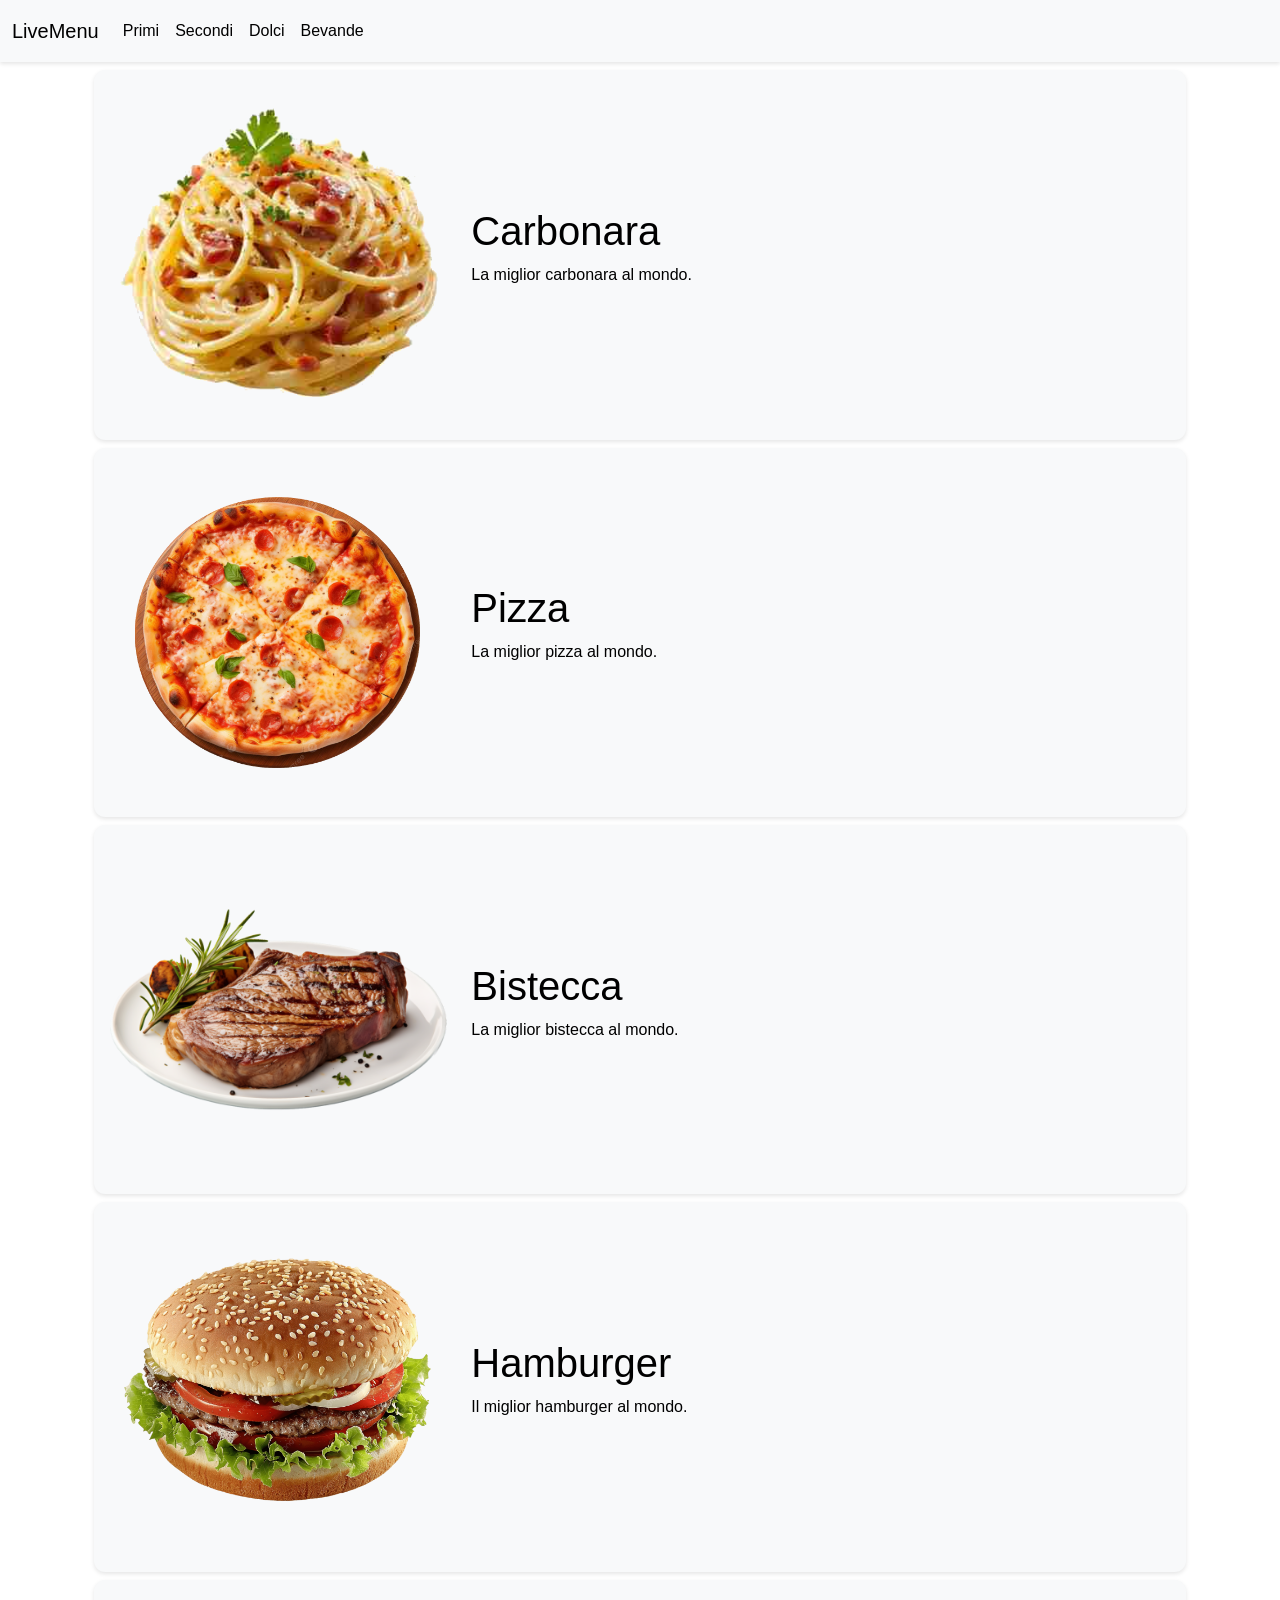
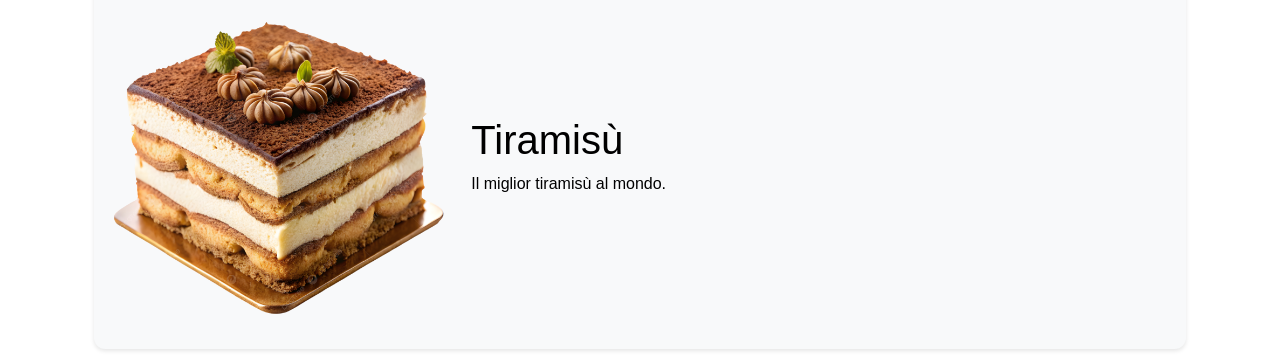
==== commit 10de08f8: "aggiunti item: pizza, bistecca, hamburger, tiramisu" ====
--- a/index.html
+++ b/index.html
@@ -66,6 +66,71 @@
                 </a>
 
 
+                <a href="AR items/pizza/pizza.html" class="primo">
+                    <div class="row m-0 my-2">
+                        <div class="col bg-light py-2 px-2 item">
+                            <div class="row p-2">
+                                <div class="col-4 d-flex justify-content-center align-items-center">
+                                    <img class="img-fluid" src="img/pizza.png" alt="pizza">
+                                </div>
+                                <div class="col d-flex justify-content-center flex-column">
+                                    <h1>Pizza</h1>
+                                    <p>La miglior pizza al mondo.</p>
+                                </div>
+                            </div>
+                        </div>
+                    </div>
+                </a>
+
+                <a href="AR items/bistecca/bistecca.html" class="secondo">
+                    <div class="row m-0 my-2">
+                        <div class="col bg-light py-2 px-2 item">
+                            <div class="row p-2">
+                                <div class="col-4 d-flex justify-content-center align-items-center">
+                                    <img class="img-fluid" src="img/bistecca.png" alt="bistecca">
+                                </div>
+                                <div class="col d-flex justify-content-center flex-column">
+                                    <h1>Bistecca</h1>
+                                    <p>La miglior bistecca al mondo.</p>
+                                </div>
+                            </div>
+                        </div>
+                    </div>
+                </a>
+
+                <a href="AR items/hamburger/hamburger.html" class="secondo">
+                    <div class="row m-0 my-2">
+                        <div class="col bg-light py-2 px-2 item">
+                            <div class="row p-2">
+                                <div class="col-4 d-flex justify-content-center align-items-center">
+                                    <img class="img-fluid" src="img/hamburger.png" alt="hamburger">
+                                </div>
+                                <div class="col d-flex justify-content-center flex-column">
+                                    <h1>Hamburger</h1>
+                                    <p>Il miglior hamburger al mondo.</p>
+                                </div>
+                            </div>
+                        </div>
+                    </div>
+                </a>
+
+                <a href="AR items/tiramisù/tiramisù.html" class="dessert">
+                    <div class="row m-0 my-2">
+                        <div class="col bg-light py-2 px-2 item">
+                            <div class="row p-2">
+                                <div class="col-4 d-flex justify-content-center align-items-center">
+                                    <img class="img-fluid" src="img/tiramisù.png" alt="tiramisù">
+                                </div>
+                                <div class="col d-flex justify-content-center flex-column">
+                                    <h1>Tiramisù</h1>
+                                    <p>Il miglior tiramisù al mondo.</p>
+                                </div>
+                            </div>
+                        </div>
+                    </div>
+                </a>
+
+
 
 
             </div>
